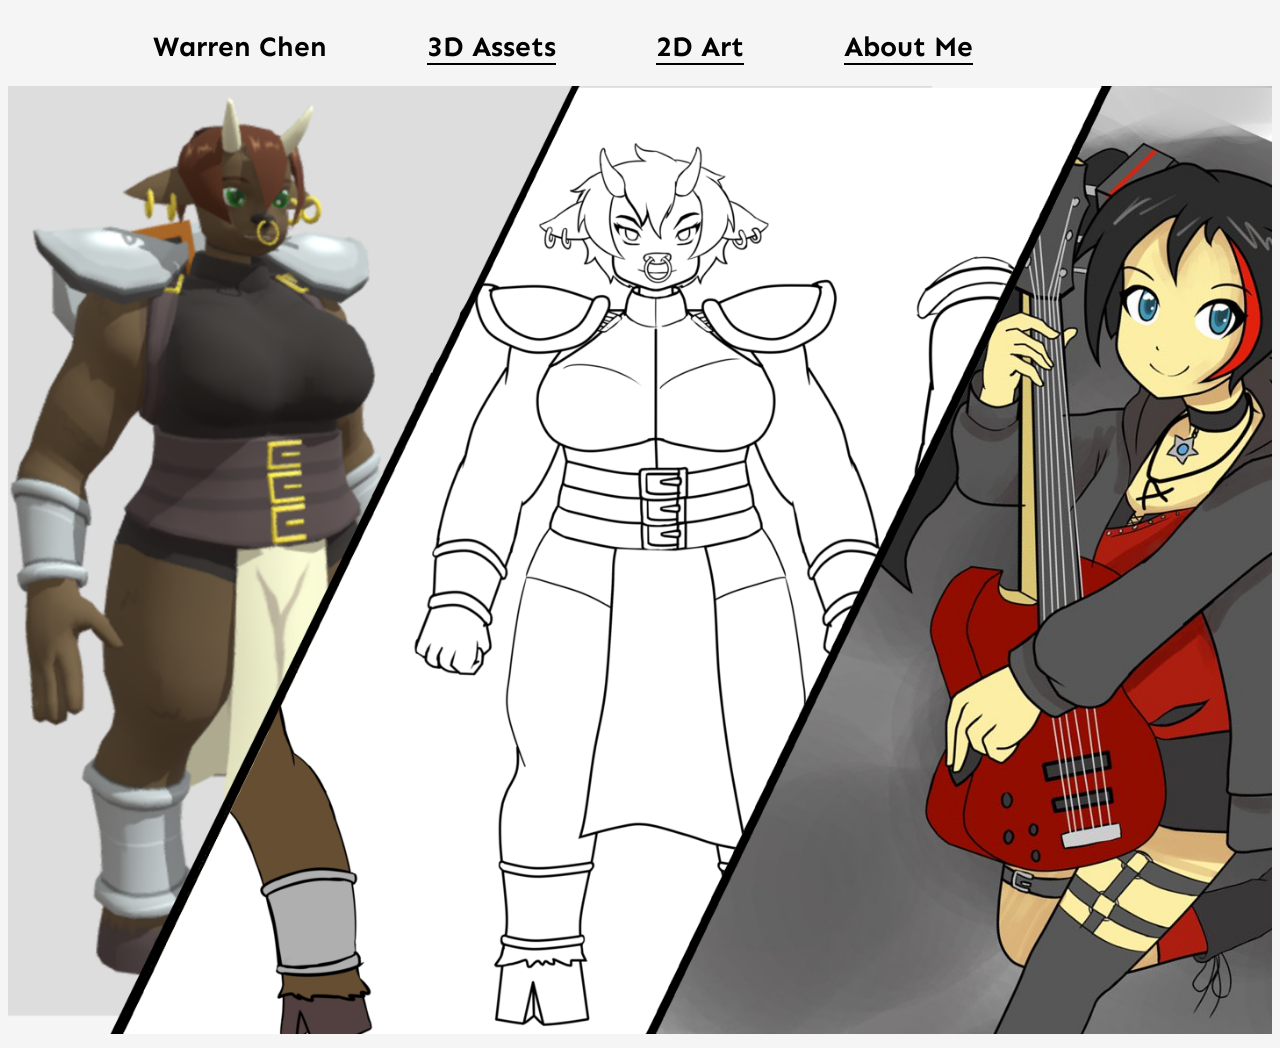
==== index.html @ 3e618fe8 "asdf" ====
<!DOCTYPE html>
<html>
  <head>
    <title>Warren Chen</title>
    <link href="https://fonts.googleapis.com/css?family=Sen&display=swap" rel="stylesheet">
    <link rel="stylesheet" href="main.css">
  </head>
  <body>
    <div id="container">
      <div class="header">
        <div class="link">
          <h1>Warren Chen</h1>
        </div>
        <div class="link">
          <h1><a href="assets/index.html">3D Assets</a></h1>
        </div>
        <div class="link">
          <h1><a href="illustrations/index.html">2D Art</a></h1>
        </div>
        <div class="link">
          <h1><a href="aboutme/index.html">About Me</a></h1>
        </div>
      </div>
      <img src="img/homepage.png" width="100%" height="auto">
      <!-- <div class="homepage"></div> -->
    </div>
  </body>
</html>
---- main.css ----
body {
  font-family: 'Sen', sans-serif;
  font-weight: 400;
  line-height: 1.45;
  background-color: whitesmoke;
  color: black;
  text-align: left;
}

h1{
  font-size: 1.75em;
}

a {
  color: black;
  text-decoration: none;
  border-bottom: 2px solid black;
}

a:visited{
  /* color: yellow; */
}

a:hover{
  color: #AC87DA;
  /* border-bottom: 3px solid green; */
  transition: color .5s ease;
  /* cursor: crosshair; */
}

.filler{
  margin: auto 50px;
  width: 300px;
  height: 200px;
  float: left;
}
.text{
  margin: auto 100px;
  margin-left: auto;
  margin-right: auto;
  width: 50vw;
  /* float: none; */
}

.link{
  margin: auto 50px;
  width: auto;
  height: auto;
  float: left;
}

.header{
  width:85%;
  /* height: auto; */
  /* padding: 5% 20%; */
  /* margin: 25px auto; */
  margin-left: auto;
  margin-right: auto;
  /* text-align: center; */
  /* background-color: gray; */
}
#container{
  text-align: center;
  width: 100%;
  margin: auto;
  padding: auto auto;
}

.homepage{
  width: 100vw;
  /* background-color: none; */
  padding: 50vh 0;
  background-image: url(img/homepage.png);
  background-size: 100%;
  float: left;
  /* background-position: 0 -200px; */
  /* text-transform: lowercase; */
}
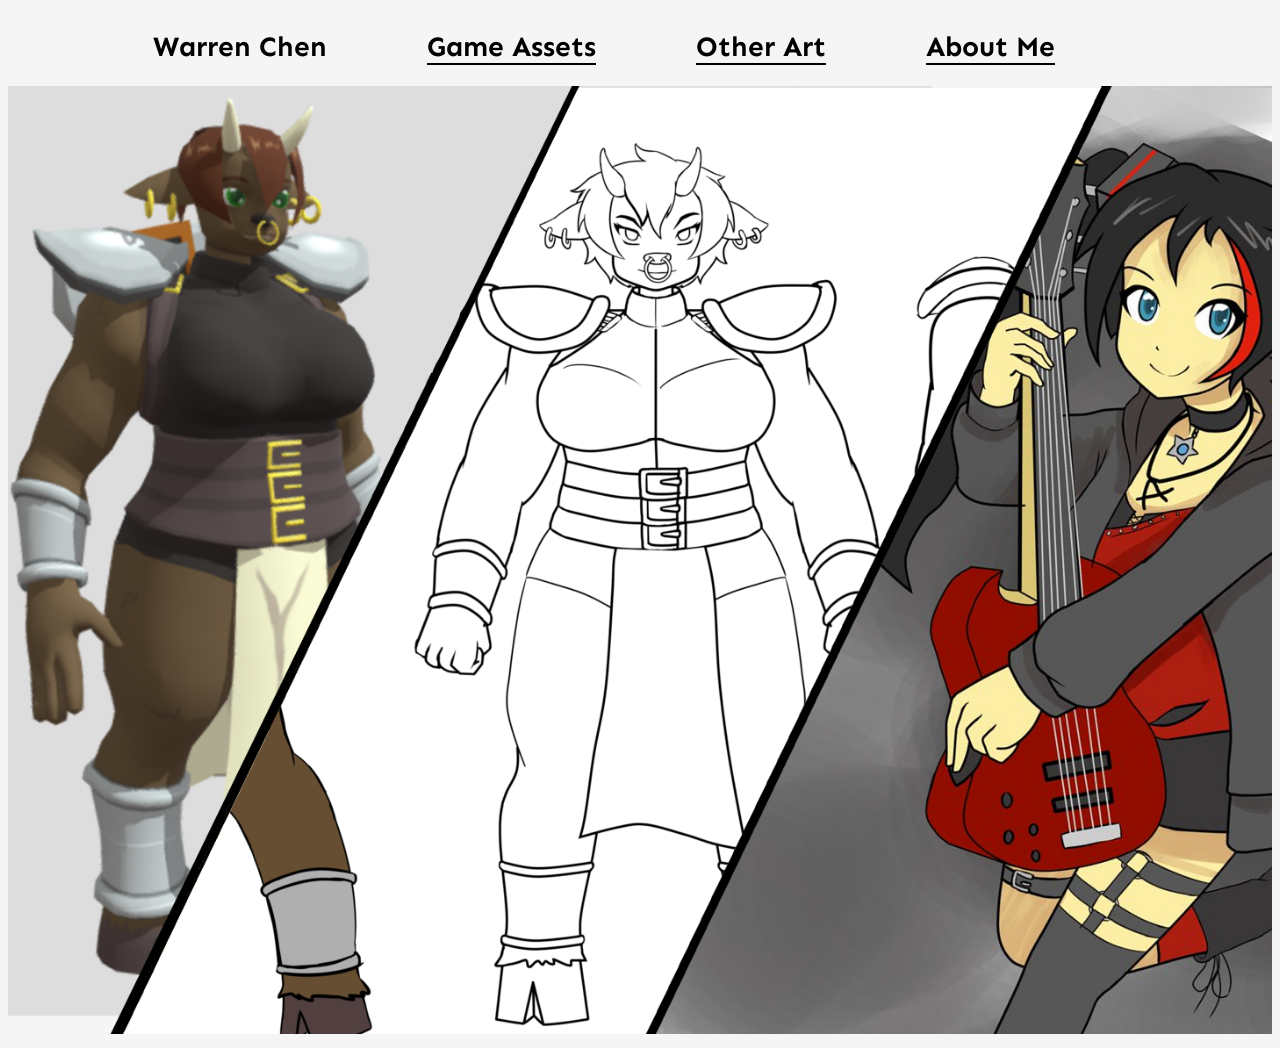
==== commit f9d2c24b: "12" ====
--- a/index.html
+++ b/index.html
@@ -12,10 +12,10 @@
           <h1>Warren Chen</h1>
         </div>
         <div class="link">
-          <h1><a href="assets/index.html">3D Assets</a></h1>
+          <h1><a href="assets/index.html">Game Assets</a></h1>
         </div>
         <div class="link">
-          <h1><a href="illustrations/index.html">2D Art</a></h1>
+          <h1><a href="illustrations/index.html">Other Art</a></h1>
         </div>
         <div class="link">
           <h1><a href="aboutme/index.html">About Me</a></h1>
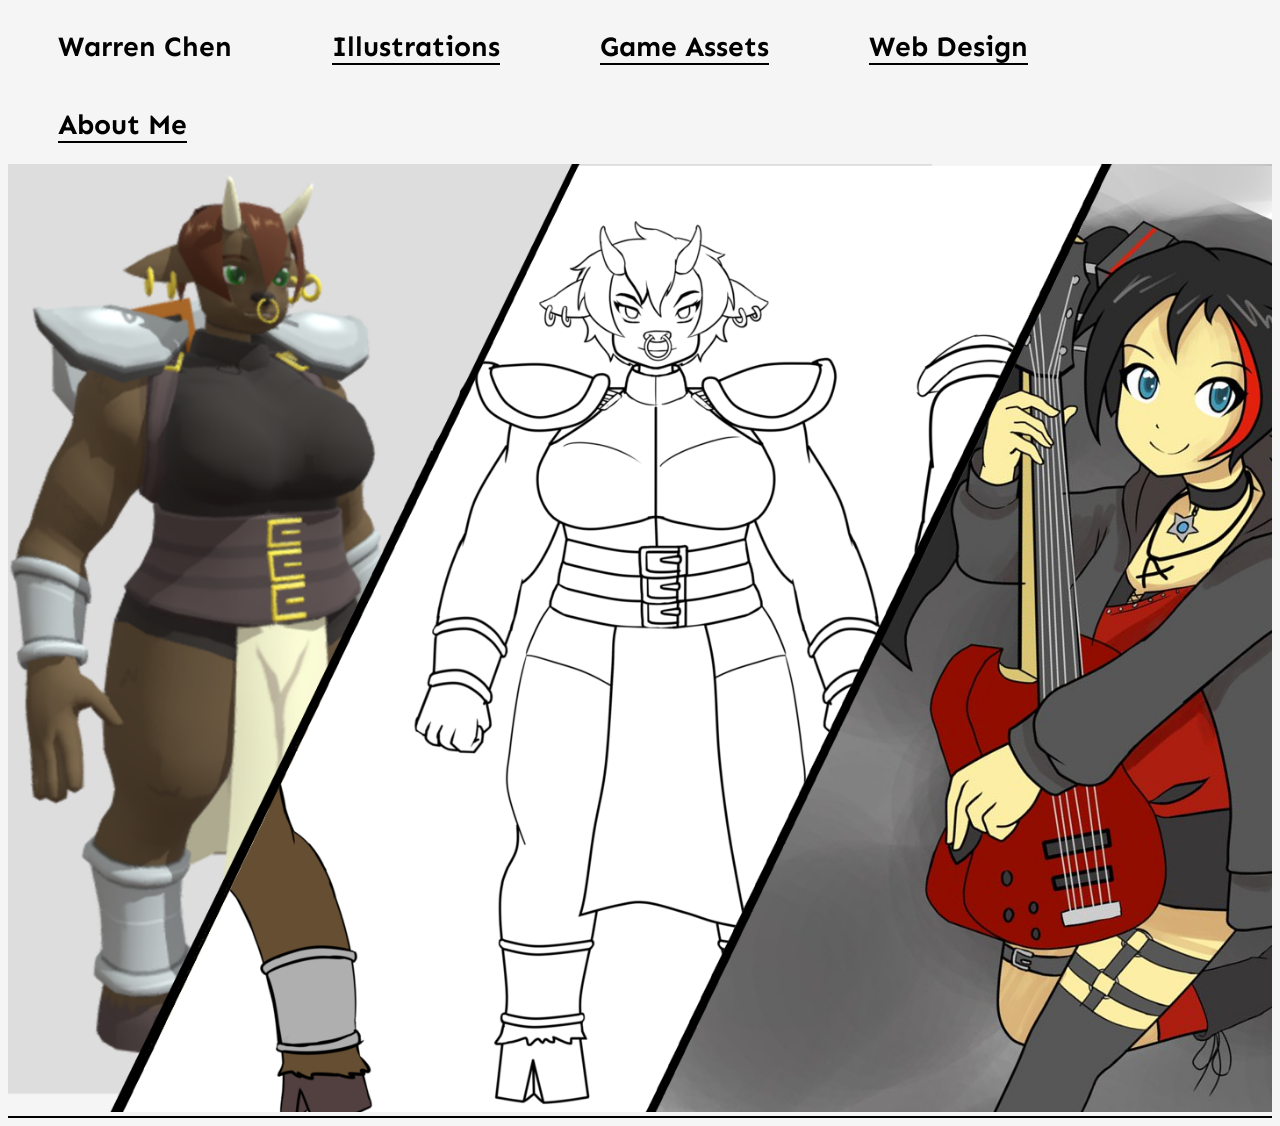
==== commit c555bbbd: "Update 5/25" ====
--- a/index.html
+++ b/index.html
@@ -12,16 +12,19 @@
           <h1>Warren Chen</h1>
         </div>
         <div class="link">
+          <h1><a href="illustrations/index.html">Illustrations</a></h1>
+        </div>
+        <div class="link">
           <h1><a href="assets/index.html">Game Assets</a></h1>
         </div>
         <div class="link">
-          <h1><a href="illustrations/index.html">Other Art</a></h1>
+          <h1><a href="webdesign/index.html">Web Design</a></h1>
         </div>
         <div class="link">
           <h1><a href="aboutme/index.html">About Me</a></h1>
         </div>
       </div>
-      <img src="img/homepage.png" width="100%" height="auto">
+      <a href="aboutme/index.html"><img src="img/homepage.png" width="100%" height="auto"></a>
       <!-- <div class="homepage"></div> -->
     </div>
   </body>
--- a/main.css
+++ b/main.css
@@ -29,7 +29,7 @@
 }
 
 .filler{
-  margin: auto 50px;
+  margin: auto 100px;
   width: 300px;
   height: 200px;
   float: left;
@@ -50,7 +50,10 @@
 }
 
 .header{
-  width:85%;
+  width: 100%;
+  height: 125px;
+  /* height: px; */
+  /* padding: 60px; */
   /* height: auto; */
   /* padding: 5% 20%; */
   /* margin: 25px auto; */
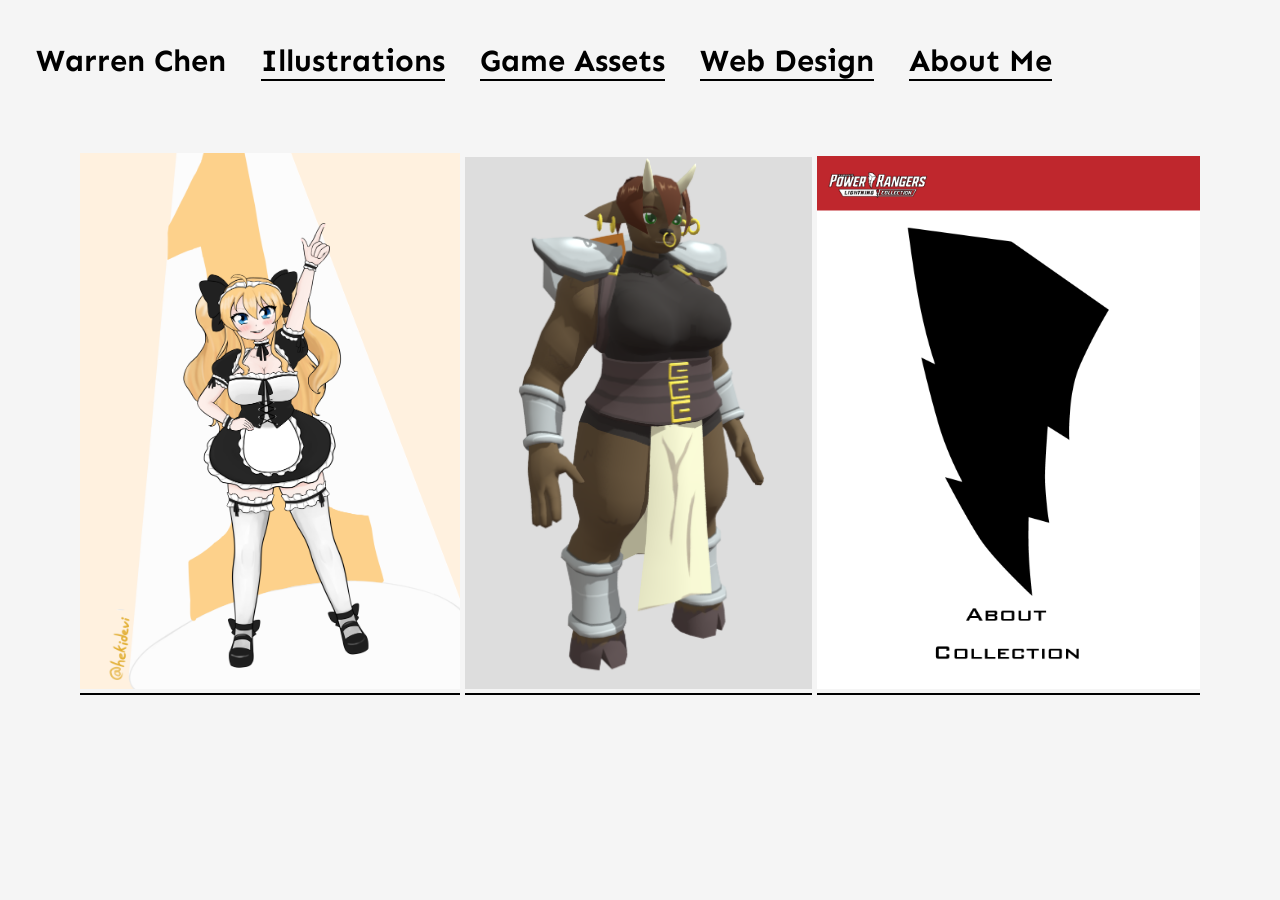
==== commit 8d0c4532: "Update 5/25/22" ====
--- a/index.html
+++ b/index.html
@@ -24,8 +24,9 @@
           <h1><a href="aboutme/index.html">About Me</a></h1>
         </div>
       </div>
-      <a href="aboutme/index.html"><img src="img/homepage.png" width="100%" height="auto"></a>
-      <!-- <div class="homepage"></div> -->
+      <a href="illustrations/index.html"><img class="click" src="img/Takako1st.png" width="30%"></a>
+      <a href="assets/index.html"><img class="click" src="img/minotaur.png" width="27.5%"></a>
+      <a href="webdesign/index.html"><img class="click" src="webDesign/Mockups/img/Home_1024.png" width="30.25%" height="auto"></a>
     </div>
   </body>
 </html>
--- a/main.css
+++ b/main.css
@@ -9,6 +9,10 @@
 
 h1{
   font-size: 1.75em;
+}
+
+h2{
+  font-size: 1.5em;
 }
 
 a {
@@ -28,6 +32,18 @@
   /* cursor: crosshair; */
 }
 
+img {
+  transition: 200ms ease-in-out;
+}
+
+img.zoom:hover{
+  transform: scale(1.5)
+}
+
+img.click:hover{
+  transform: scale(1.1)
+}
+
 .filler{
   margin: auto 100px;
   width: 300px;
@@ -43,25 +59,25 @@
 }
 
 .link{
-  margin: auto 50px;
-  width: auto;
-  height: auto;
+  margin: auto 1em;
   float: left;
 }
 
 .header{
   width: 100%;
-  height: 125px;
+  height: 100px;
   /* height: px; */
   /* padding: 60px; */
   /* height: auto; */
   /* padding: 5% 20%; */
   /* margin: 25px auto; */
   margin-left: auto;
-  margin-right: auto;
+  text-align: center;
+  padding: 10px;
   /* text-align: center; */
-  /* background-color: gray; */
+  /*background-color: gray; /**/
 }
+
 #container{
   text-align: center;
   width: 100%;
@@ -69,13 +85,41 @@
   padding: auto auto;
 }
 
-.homepage{
-  width: 100vw;
-  /* background-color: none; */
-  padding: 50vh 0;
-  background-image: url(img/homepage.png);
-  background-size: 100%;
-  float: left;
-  /* background-position: 0 -200px; */
-  /* text-transform: lowercase; */
+.card {
+    width: 130px;
+    height: 195px;
+    position: relative;
+    display: inline-block;
 }
+.card .img-top {
+    display: none;
+    position: absolute;
+    top: 0;
+    left: 0;
+    z-index: 99;
+}
+.card:hover .img-top {
+    display: inline;
+}
+
+@media only screen and (max-width: 1440px){
+  .header{height: 125px;}
+  .link{font-size: 1.1em;}
+}
+
+@media only screen and (max-width: 1024px){
+  .header{height: 100px;}
+  .link{font-size: 0.85em;}
+}
+
+@media only screen and (max-width: 768px){
+  .header{height: 125px;}
+  .link{font-size: 0.75em;}
+  h2{font-size: 1.25em;}
+}
+
+@media only screen and (max-width: 340px){
+  .header{height: 125px;}
+  .link{font-size: 0.65em;}
+  h2{font-size: 1.15em;}
+}
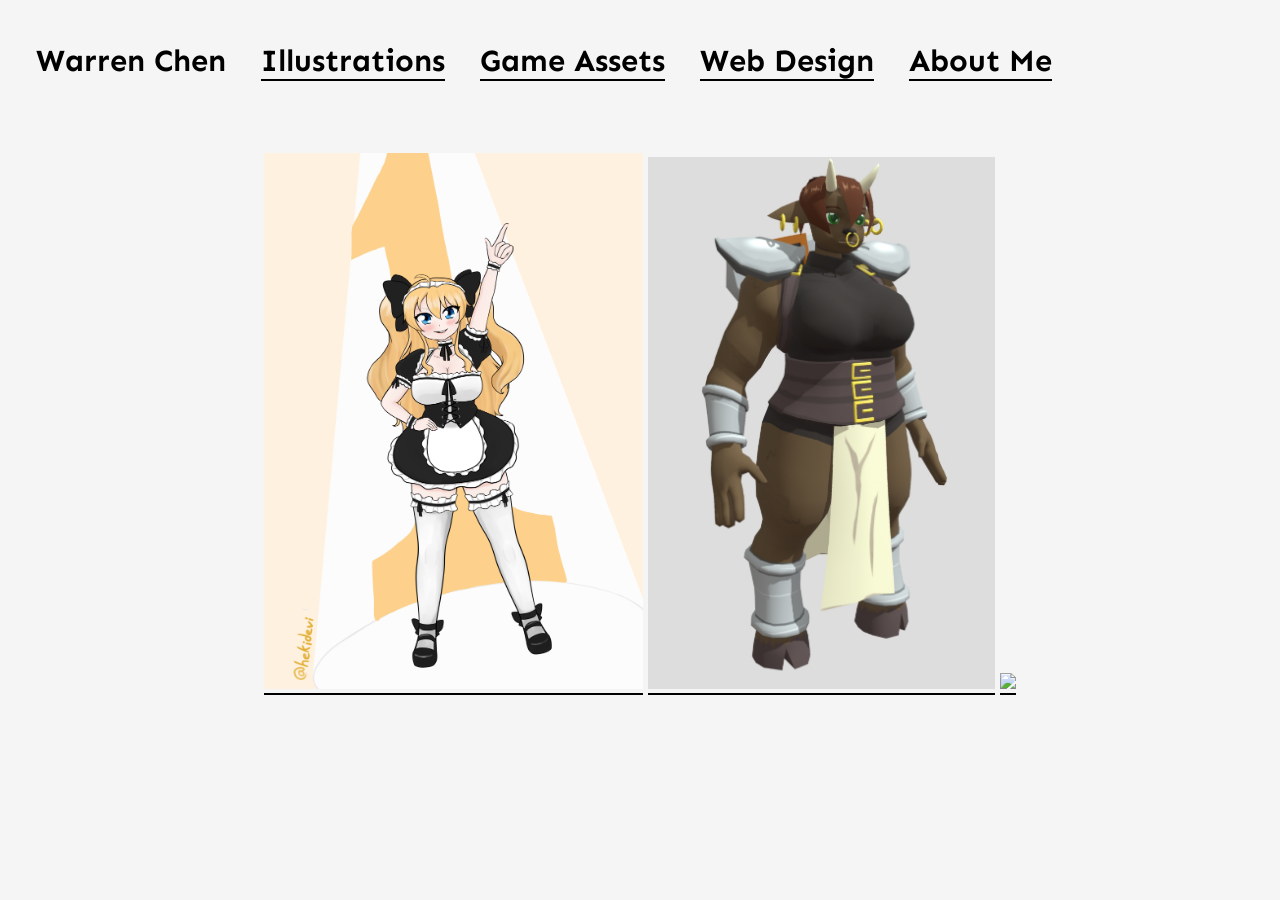
==== commit da052625: "jpgs" ====
--- a/index.html
+++ b/index.html
@@ -25,8 +25,8 @@
         </div>
       </div>
       <a href="illustrations/index.html"><img class="click" src="img/Takako1st.png" width="30%"></a>
-      <a href="assets/index.html"><img class="click" src="img/minotaur.png" width="27.5%"></a>
-      <a href="webdesign/index.html"><img class="click" src="webDesign/Mockups/img/Home_1024.png" width="30.25%" height="auto"></a>
+      <a href="assets/index.html"><img class="click" src="img/minotaur.jpg" width="27.5%"></a>
+      <a href="webdesign/index.html"><img class="click" src="webDesign/Mockups/img/Home_1024.jpg" width="30.25%" height="auto"></a>
     </div>
   </body>
 </html>
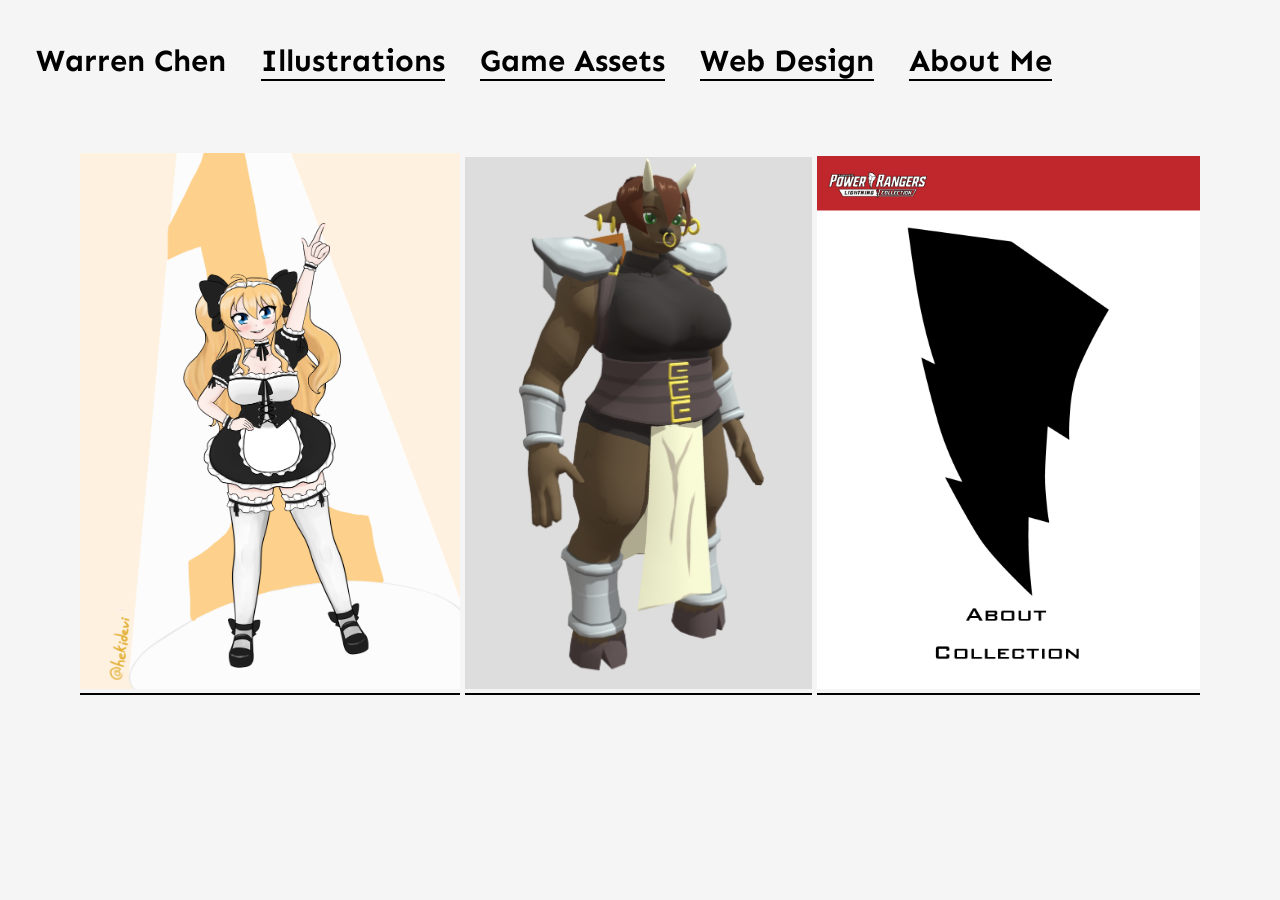
==== commit f586365b: "Update index.html" ====
--- a/index.html
+++ b/index.html
@@ -26,7 +26,7 @@
       </div>
       <a href="illustrations/index.html"><img class="click" src="img/Takako1st.png" width="30%"></a>
       <a href="assets/index.html"><img class="click" src="img/minotaur.jpg" width="27.5%"></a>
-      <a href="webdesign/index.html"><img class="click" src="webDesign/Mockups/img/Home_1024.jpg" width="30.25%" height="auto"></a>
+      <a href="webdesign/index.html"><img class="click" src="img/Home_1024.png" width="30.25%" height="auto"></a>
     </div>
   </body>
 </html>
